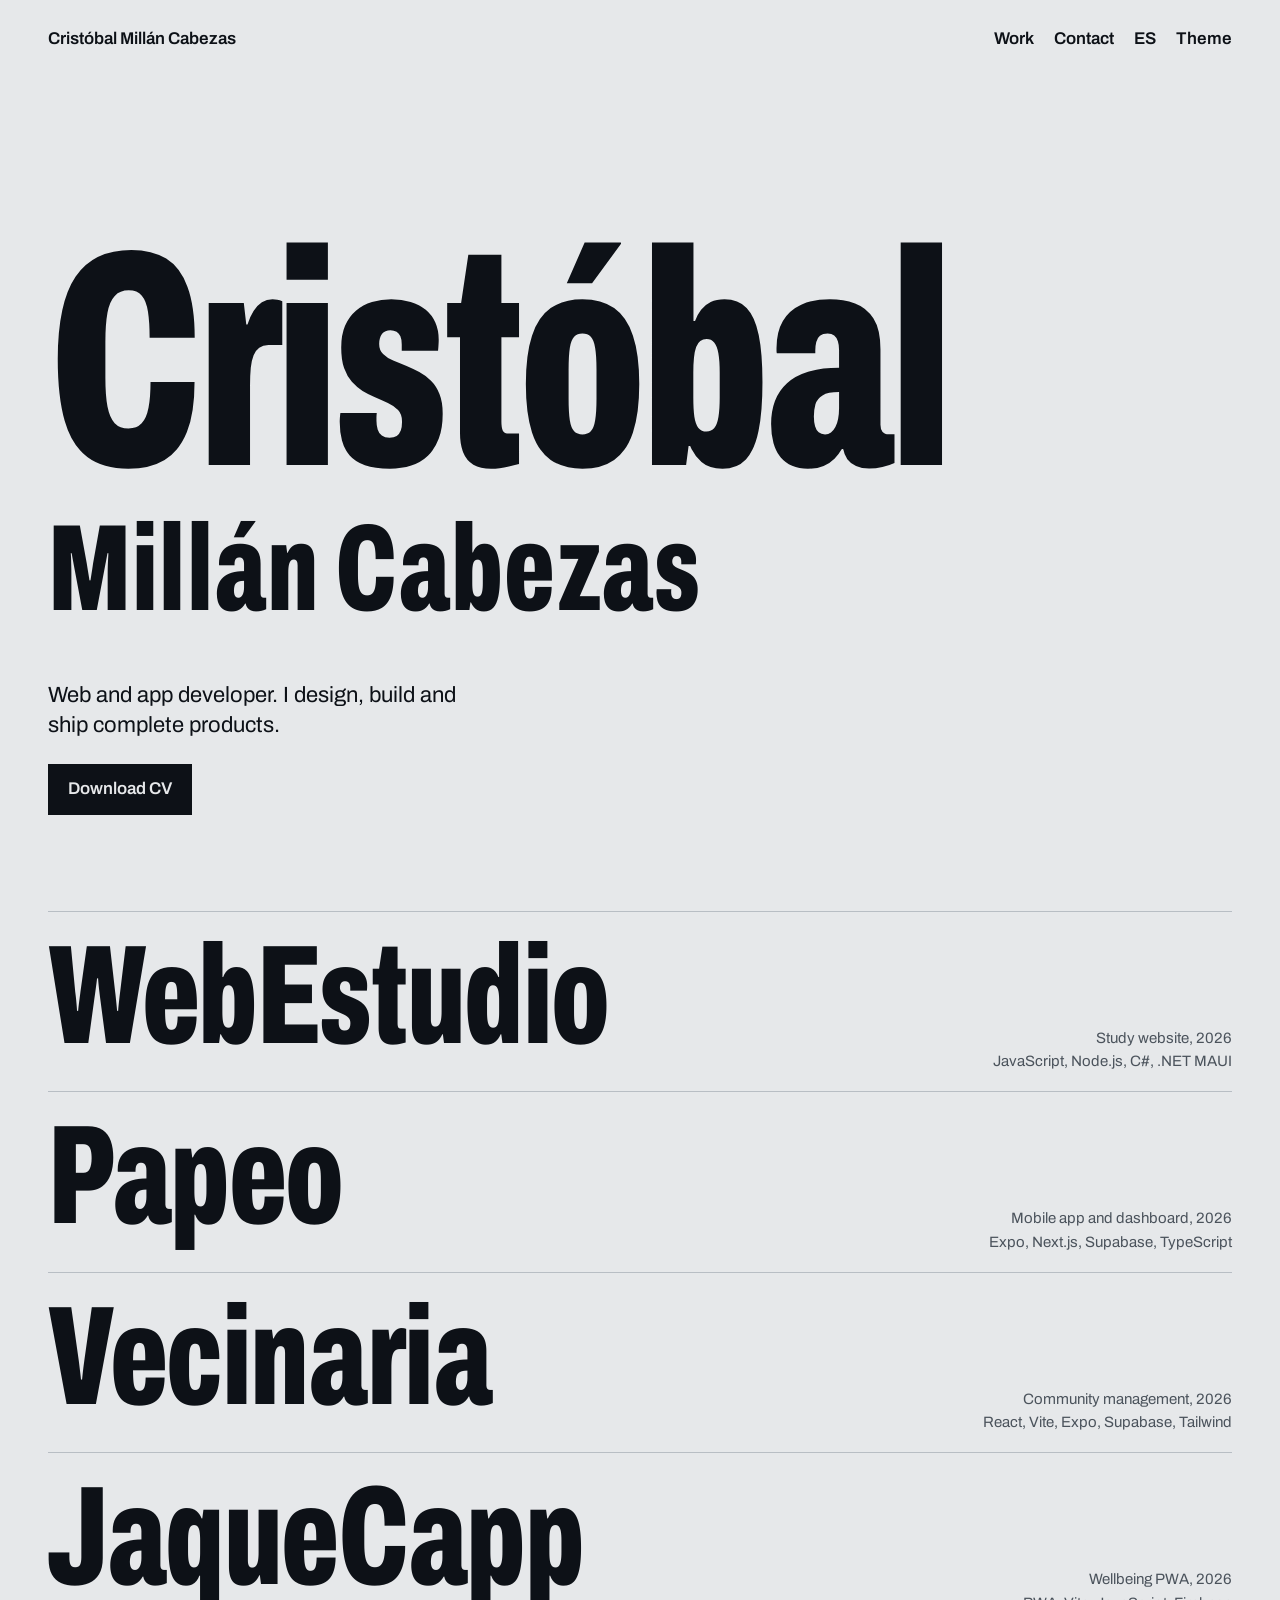
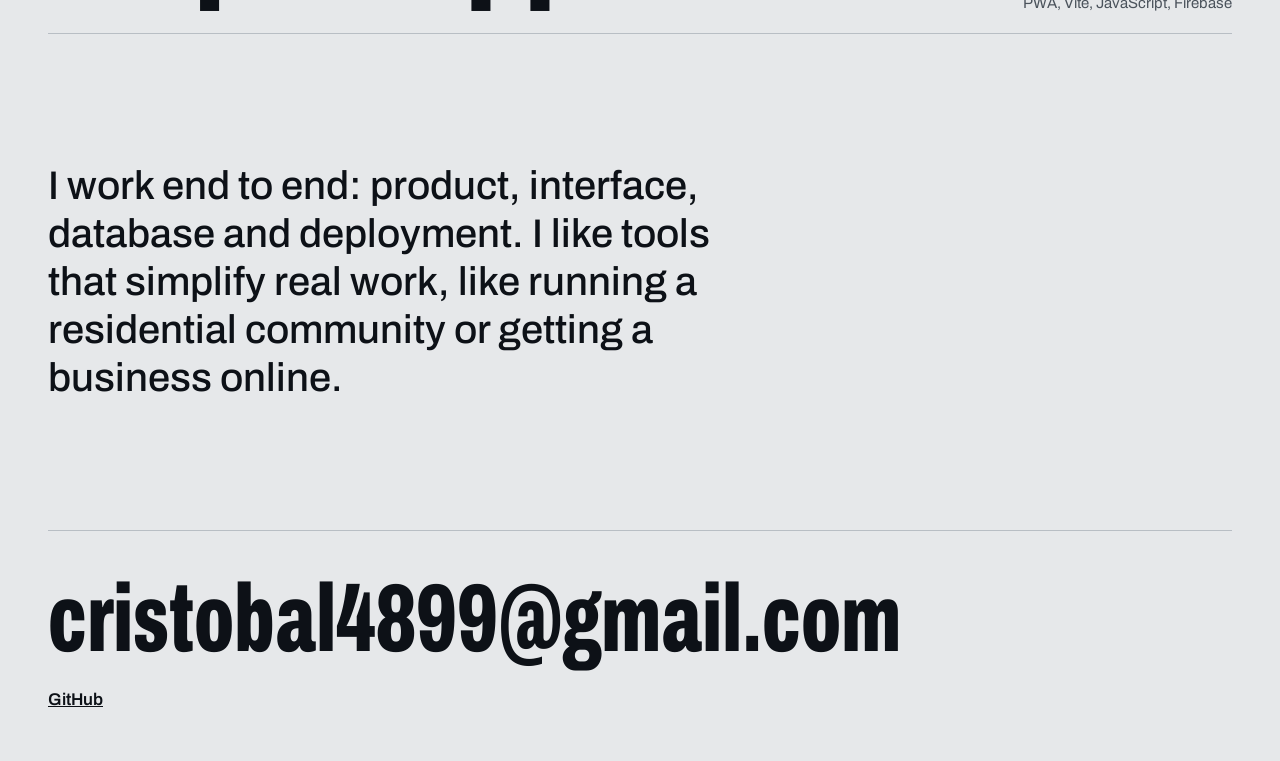
==== index.html @ fee96688 "Portfolio inicial Co-Authored-By: Claude Sonnet 5.5 <noreply@anthropic.com>" ====
<!doctype html>
<html lang="es">
<head>
  <meta charset="utf-8">
  <meta name="viewport" content="width=device-width, initial-scale=1, viewport-fit=cover">
  <title>Cristóbal Millán Cabezas — Portfolio</title>
  <meta name="description" content="Portfolio de Cristóbal Millán Cabezas: WebEstudio, Papeo, Vecinaria y JaqueCapp.">
  <meta property="og:title" content="Cristóbal Millán Cabezas — Portfolio">
  <meta property="og:description" content="Proyectos de desarrollo web y apps: WebEstudio, Papeo, Vecinaria, JaqueCapp.">
  <meta name="theme-color" content="#e6e8ea" media="(prefers-color-scheme: light)">
  <meta name="theme-color" content="#0d1117" media="(prefers-color-scheme: dark)">
  <link rel="icon" href="data:image/svg+xml,%3Csvg xmlns='http://www.w3.org/2000/svg' viewBox='0 0 32 32'%3E%3Crect width='32' height='32' fill='%231f3bff'/%3E%3C/svg%3E">
  <link rel="preconnect" href="https://fonts.googleapis.com">
  <link rel="preconnect" href="https://fonts.gstatic.com" crossorigin>
  <link rel="stylesheet" href="https://fonts.googleapis.com/css2?family=Archivo:wdth,wght@62..125,100..900&display=swap">
  <link rel="stylesheet" href="style.css">
</head>
<body>
  <header class="bar">
    <a class="bar-name" href="#top">Cristóbal Millán Cabezas</a>
    <nav class="bar-nav" aria-label="Principal">
      <a href="#proyectos" data-i18n="nav.work">Proyectos</a>
      <a href="#contacto" data-i18n="nav.contact">Contacto</a>
      <button type="button" id="lang" aria-label="Cambiar idioma">EN</button>
      <button type="button" id="theme" aria-label="Cambiar tema">Tema</button>
    </nav>
  </header>

  <main id="top">
    <section class="hero">
      <h1 class="hero-name"><span>Cristóbal</span> <span>Millán Cabezas</span></h1>
      <p class="hero-role" data-i18n="hero.role">Desarrollo web y apps. Diseño, construyo y publico productos completos.</p>
      <a class="btn" href="cv.pdf" data-i18n="hero.cv" download>Descargar CV</a>
    </section>

    <section id="proyectos" class="work" aria-labelledby="work-title">
      <h2 id="work-title" class="sr" data-i18n="work.title">Proyectos</h2>
      <ol class="rows" id="rows"></ol>
    </section>

    <section class="about">
      <p data-i18n="about.text">Trabajo de principio a fin: producto, interfaz, base de datos y despliegue. Me interesan las herramientas que simplifican trabajo real, como administrar una comunidad de vecinos o abrir un negocio en la web.</p>
    </section>
  </main>

  <footer id="contacto" class="foot">
    <a class="foot-mail" href="mailto:cristobal4899@gmail.com">cristobal4899@gmail.com</a>
    <p><a href="https://github.com/cris4899" rel="noopener">GitHub</a></p>
  </footer>

  <div class="peek" id="peek" aria-hidden="true"><img alt="" id="peek-img"></div>
  <script src="app.js"></script>
</body>
</html>
---- style.css ----
:root {
  --bg: #e6e8ea;
  --ink: #0d1117;
  --line: #b8bec4;
  --mute: #4b535c;
  --accent: #1f3bff;
  --ease: cubic-bezier(0.23, 1, 0.32, 1);
  --gutter: clamp(16px, 4vw, 48px);
}
:root[data-theme="dark"] {
  --bg: #0d1117; --ink: #e6e8ea; --line: #2c333b; --mute: #9aa3ad; --accent: #7d8fff;
}
@media (prefers-color-scheme: dark) {
  :root:not([data-theme="light"]) {
    --bg: #0d1117; --ink: #e6e8ea; --line: #2c333b; --mute: #9aa3ad; --accent: #7d8fff;
  }
}

* { box-sizing: border-box; margin: 0; -webkit-tap-highlight-color: transparent; }
html { scroll-behavior: smooth; }
body {
  background: var(--bg); color: var(--ink);
  font: 400 1.0625rem/1.55 "Archivo", system-ui, sans-serif;
  padding-inline: var(--gutter);
  -webkit-text-size-adjust: 100%;
}
a { color: inherit; }
:focus-visible { outline: 2px solid var(--accent); outline-offset: 3px; }
.sr { position: absolute; width: 1px; height: 1px; overflow: hidden; clip-path: inset(50%); }

.bar {
  display: flex; justify-content: space-between; align-items: center;
  padding-block: 20px; font-weight: 600;
}
.bar a { text-decoration: none; }
.bar-nav { display: flex; gap: 20px; align-items: center; }
.bar-nav a:hover, .bar-nav button:hover { color: var(--accent); }
button { font: inherit; color: inherit; background: none; border: 0; cursor: pointer; padding: 6px 0; }

.hero { padding-block: clamp(48px, 12vw, 160px) clamp(40px, 8vw, 96px); }
.hero-name {
  font-stretch: 62%; font-weight: 800; letter-spacing: -0.02em;
  font-size: clamp(5rem, 24vw, 22rem); line-height: 0.85;
  overflow: hidden; padding-bottom: 0.06em;
}
.hero-name span { display: block; animation: rise 900ms var(--ease) both; }
.hero-name span + span { font-size: 0.4em; letter-spacing: 0.01em; line-height: 1; padding-top: 0.12em; animation-delay: 120ms; }
@keyframes rise { from { transform: translateY(100%); } }
.hero-role { max-width: 34ch; margin-block: 32px 24px; font-size: 1.375rem; line-height: 1.35; }

.btn {
  display: inline-block; padding: 12px 20px; background: var(--ink); color: var(--bg);
  font-weight: 600; text-decoration: none;
  transition: transform 160ms var(--ease), background-color 160ms ease;
}
.btn:active { transform: scale(0.97); }
@media (hover: hover) { .btn:hover { background: var(--accent); color: #fff; } }

.rows { list-style: none; padding: 0; border-top: 1px solid var(--line); }
.row { border-bottom: 1px solid var(--line); }
.row-head {
  width: 100%; display: grid; grid-template-columns: 1fr auto; align-items: baseline;
  gap: 8px 24px; text-align: left; padding-block: 18px;
}
.row-name {
  font-stretch: 62%; font-weight: 800; letter-spacing: -0.01em;
  font-size: clamp(3rem, 11vw, 9rem); line-height: 0.95;
  transition: color 160ms ease;
}
.row-meta { color: var(--mute); font-size: 0.9375rem; text-align: right; max-width: 28ch; }
.row-head[aria-expanded="true"] .row-name { color: var(--accent); }
@media (hover: hover) { .row-head:hover .row-name { color: var(--accent); } }

.row-body { display: grid; grid-template-rows: 0fr; transition: grid-template-rows 240ms var(--ease); }
.row-body > div { overflow: hidden; }
.row-head[aria-expanded="true"] + .row-body { grid-template-rows: 1fr; }
.row-inner {
  display: grid; gap: 24px; padding-bottom: 32px;
  grid-template-columns: minmax(0, 1fr) minmax(0, 1.2fr);
}
.row-inner p { max-width: 52ch; }
.row-inner .links { display: flex; gap: 20px; margin-top: 16px; font-weight: 600; }
.row-inner .links a:hover { color: var(--accent); }
.row-inner img { width: 100%; aspect-ratio: 16 / 10; object-fit: cover; background: var(--line); display: block; }
.row-inner .shot-empty { aspect-ratio: 16 / 10; background: var(--line); }

.about { padding-block: clamp(56px, 10vw, 128px); }
.about p { font-size: clamp(1.5rem, 3.4vw, 2.5rem); line-height: 1.2; max-width: 30ch; font-weight: 500; }

.foot { border-top: 1px solid var(--line); padding-block: 40px calc(48px + env(safe-area-inset-bottom)); }
.foot-mail {
  font-stretch: 62%; font-weight: 800; font-size: clamp(2rem, 8vw, 6rem);
  line-height: 1; text-decoration: none; overflow-wrap: anywhere;
}
.foot-mail:hover { color: var(--accent); }
.foot p { margin-top: 20px; display: flex; gap: 24px; font-weight: 600; }

/* Vista previa que sigue al cursor, solo con puntero fino */
.peek {
  position: fixed; left: 0; top: 0; width: min(36vw, 480px); aspect-ratio: 16 / 10;
  pointer-events: none; z-index: 5; background: var(--line);
  clip-path: inset(0 100% 0 0); transition: clip-path 200ms var(--ease);
  will-change: transform;
}
.peek.on { clip-path: inset(0 0 0 0); }
.peek img { width: 100%; height: 100%; object-fit: cover; display: block; }
@media (hover: none), (pointer: coarse) { .peek { display: none; } }

@media (max-width: 720px) {
  .row-head { grid-template-columns: 1fr; }
  .row-meta { text-align: left; }
  .row-inner { grid-template-columns: 1fr; }
}
@media (prefers-reduced-motion: reduce) {
  .hero-name span { animation: none; }
  .row-body, .peek { transition: none; }
  html { scroll-behavior: auto; }
}
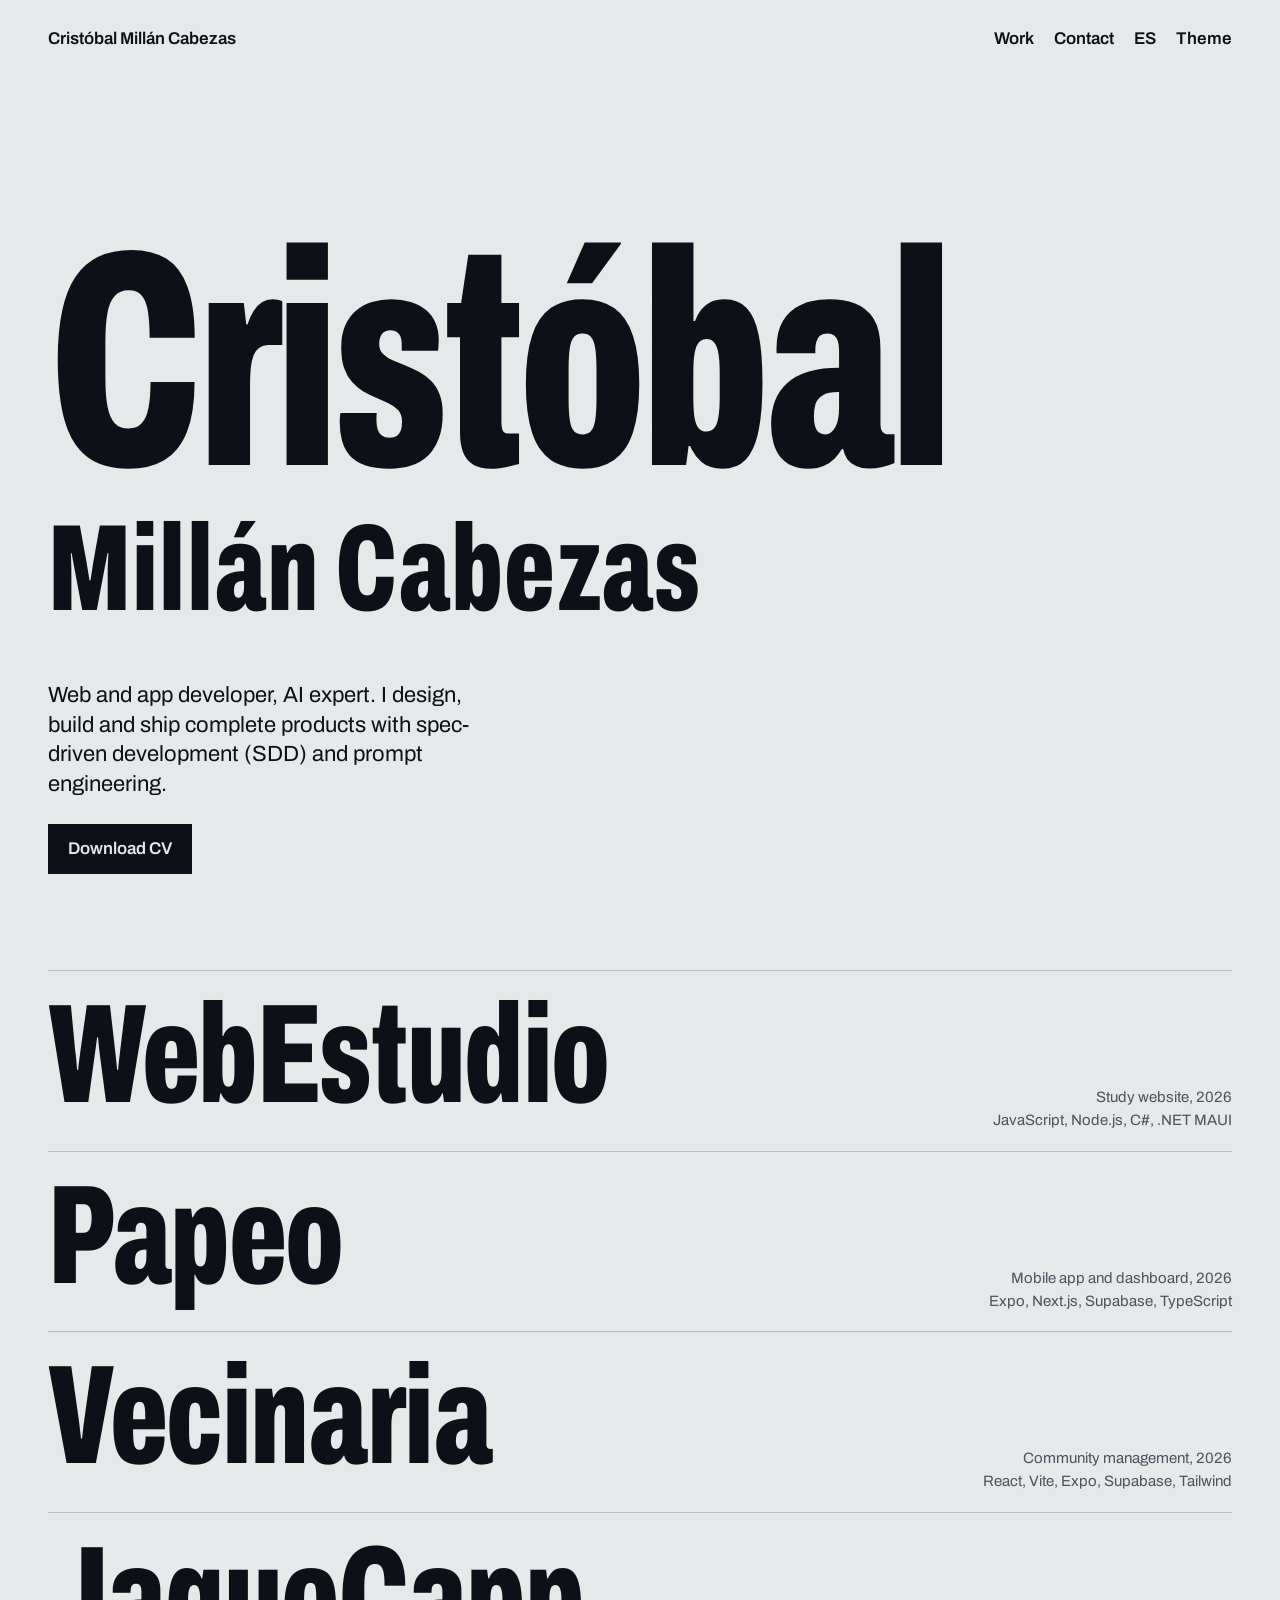
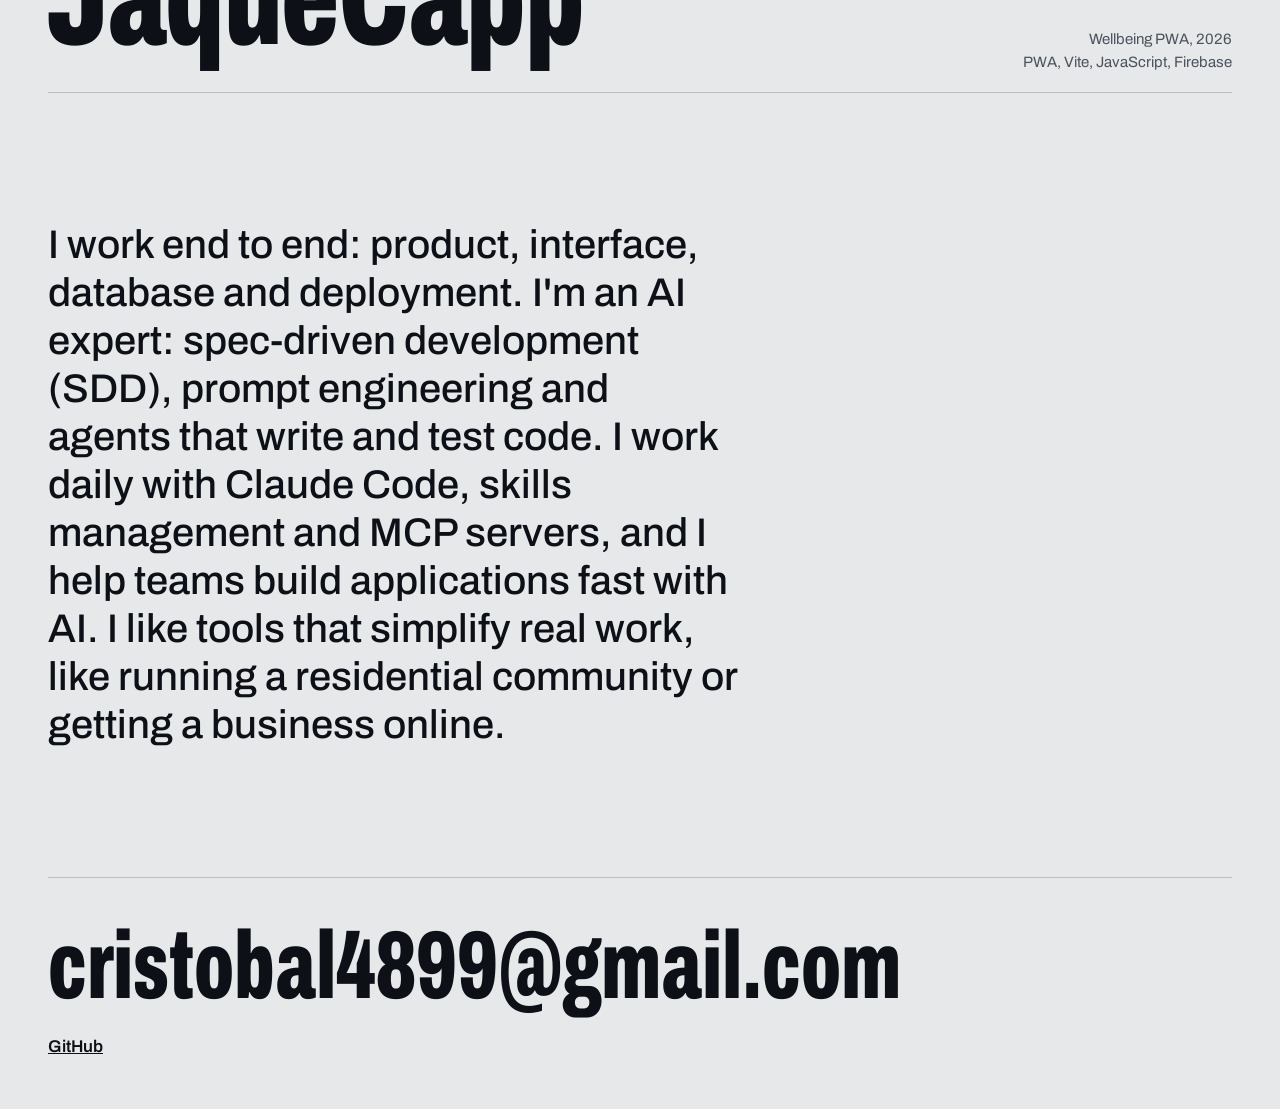
==== commit 28e39e1d: "Añadir experiencia en IA, SDD, prompts, Claude Code y MCP Co-Authored-By: Claude Sonnet 5.5 <noreply" ====
--- a/index.html
+++ b/index.html
@@ -29,7 +29,7 @@
   <main id="top">
     <section class="hero">
       <h1 class="hero-name"><span>Cristóbal</span> <span>Millán Cabezas</span></h1>
-      <p class="hero-role" data-i18n="hero.role">Desarrollo web y apps. Diseño, construyo y publico productos completos.</p>
+      <p class="hero-role" data-i18n="hero.role">Desarrollo web y apps, experto en IA. Diseño, construyo y publico productos completos con desarrollo guiado por especificaciones (SDD) e ingeniería de prompts.</p>
       <a class="btn" href="cv.pdf" data-i18n="hero.cv" download>Descargar CV</a>
     </section>
 
@@ -39,7 +39,7 @@
     </section>
 
     <section class="about">
-      <p data-i18n="about.text">Trabajo de principio a fin: producto, interfaz, base de datos y despliegue. Me interesan las herramientas que simplifican trabajo real, como administrar una comunidad de vecinos o abrir un negocio en la web.</p>
+      <p data-i18n="about.text">Trabajo de principio a fin: producto, interfaz, base de datos y despliegue. Soy experto en IA: desarrollo guiado por especificaciones (SDD), ingeniería de prompts y agentes que escriben y prueban código. Trabajo a diario con Claude Code, gestión de skills y servidores MCP, y ayudo a equipos a desarrollar aplicaciones de forma rápida con IA. Me interesan las herramientas que simplifican trabajo real, como administrar una comunidad de vecinos o abrir un negocio en la web.</p>
     </section>
   </main>
 
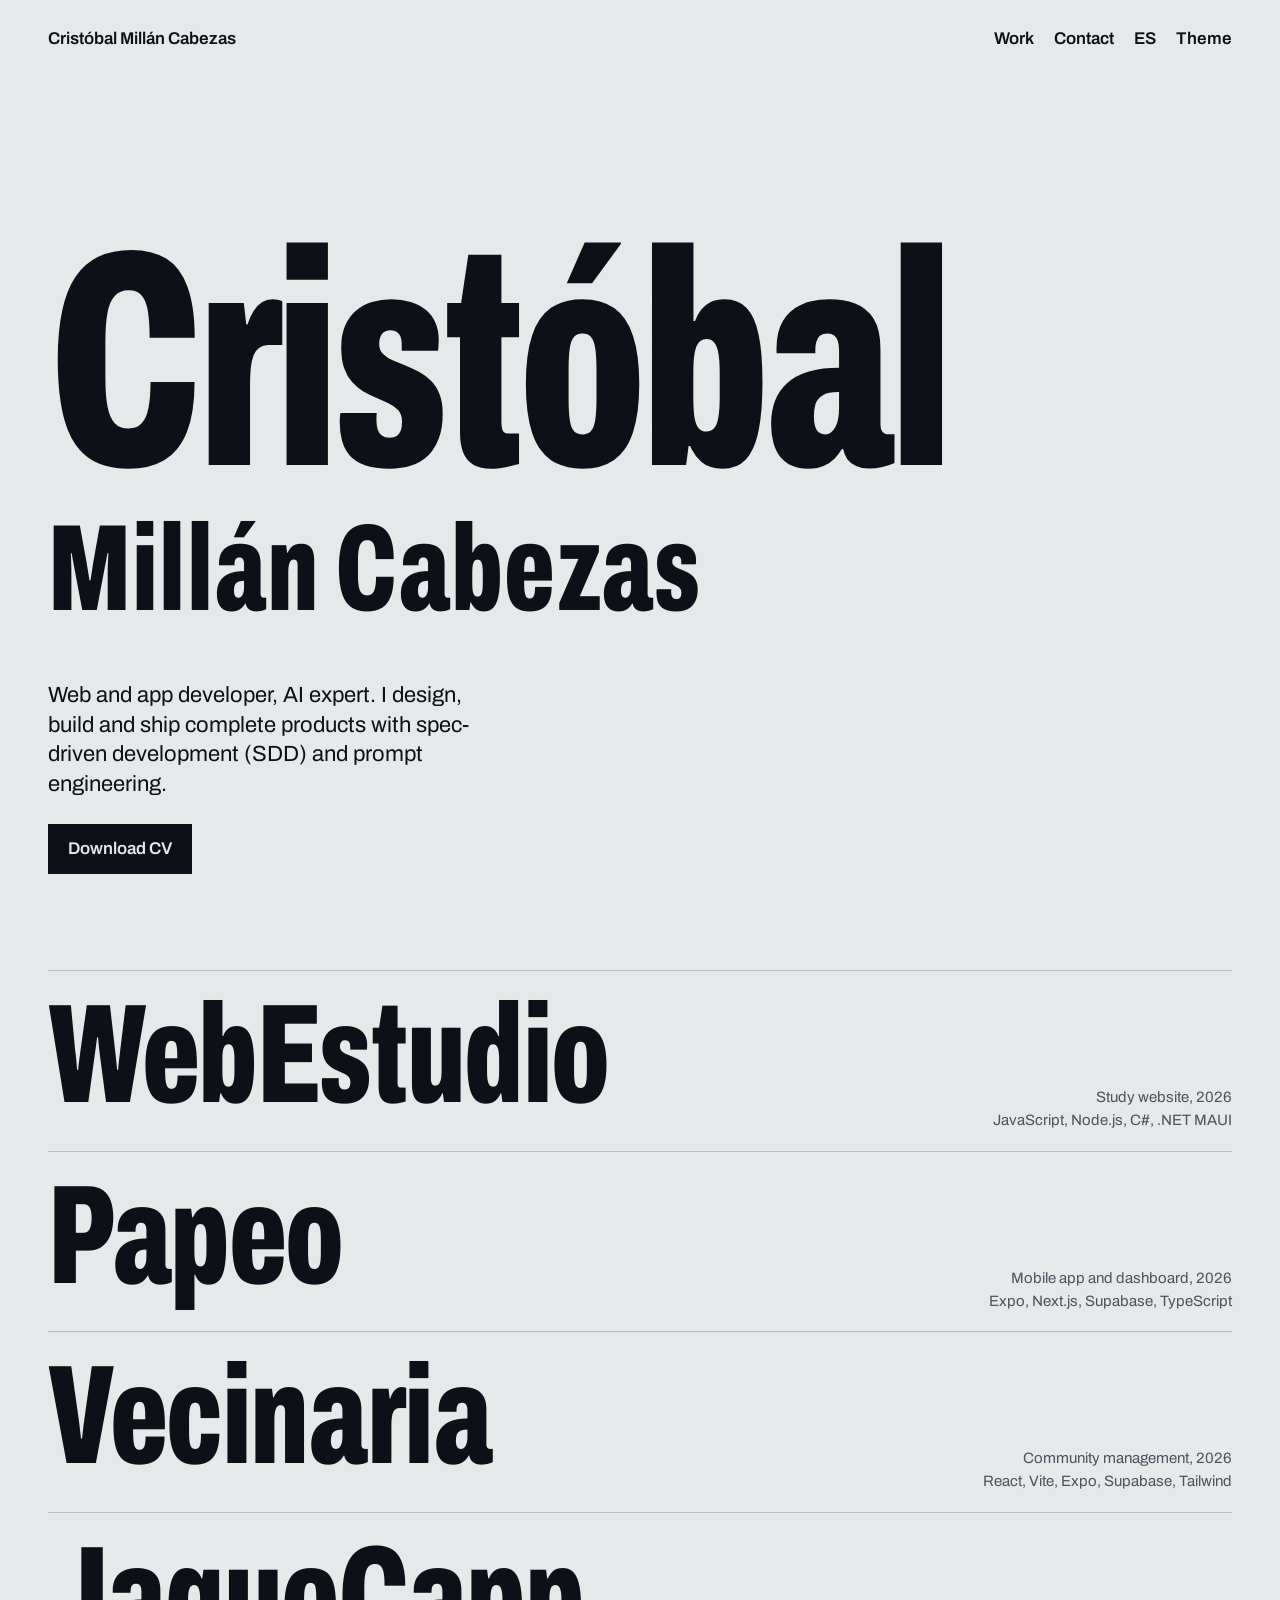
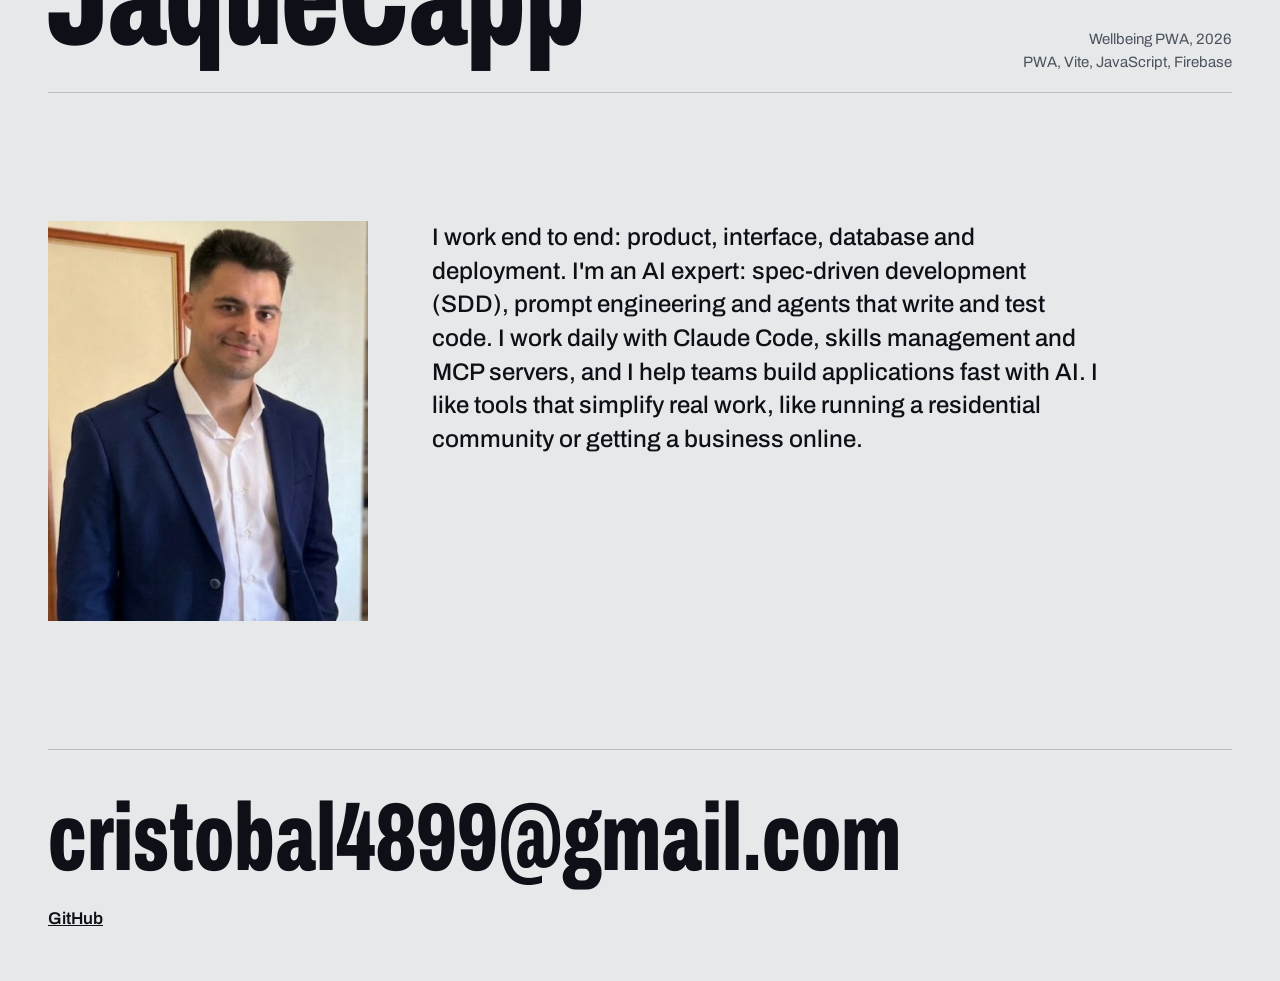
==== commit 765630b6: "Añadir foto en Sobre mí y en el CV Co-Authored-By: Claude Sonnet 5.5 <noreply@anthropic.com>" ====
--- a/index.html
+++ b/index.html
@@ -30,7 +30,7 @@
     <section class="hero">
       <h1 class="hero-name"><span>Cristóbal</span> <span>Millán Cabezas</span></h1>
       <p class="hero-role" data-i18n="hero.role">Desarrollo web y apps, experto en IA. Diseño, construyo y publico productos completos con desarrollo guiado por especificaciones (SDD) e ingeniería de prompts.</p>
-      <a class="btn" href="cv.pdf" data-i18n="hero.cv" download>Descargar CV</a>
+      <a class="btn" href="cv-es.pdf" data-i18n="hero.cv" download>Descargar CV</a>
     </section>
 
     <section id="proyectos" class="work" aria-labelledby="work-title">
@@ -39,6 +39,7 @@
     </section>
 
     <section class="about">
+      <img class="about-photo" src="img/foto.jpg" alt="Cristóbal Millán Cabezas" width="800" height="1000">
       <p data-i18n="about.text">Trabajo de principio a fin: producto, interfaz, base de datos y despliegue. Soy experto en IA: desarrollo guiado por especificaciones (SDD), ingeniería de prompts y agentes que escriben y prueban código. Trabajo a diario con Claude Code, gestión de skills y servidores MCP, y ayudo a equipos a desarrollar aplicaciones de forma rápida con IA. Me interesan las herramientas que simplifican trabajo real, como administrar una comunidad de vecinos o abrir un negocio en la web.</p>
     </section>
   </main>
--- a/style.css
+++ b/style.css
@@ -84,8 +84,9 @@
 .row-inner img { width: 100%; aspect-ratio: 16 / 10; object-fit: cover; background: var(--line); display: block; }
 .row-inner .shot-empty { aspect-ratio: 16 / 10; background: var(--line); }
 
-.about { padding-block: clamp(56px, 10vw, 128px); }
-.about p { font-size: clamp(1.5rem, 3.4vw, 2.5rem); line-height: 1.2; max-width: 30ch; font-weight: 500; }
+.about { padding-block: clamp(56px, 10vw, 128px); display: grid; grid-template-columns: minmax(0, 320px) minmax(0, 1fr); gap: clamp(24px, 5vw, 72px); align-items: start; }
+.about-photo { width: 100%; height: auto; display: block; background: var(--line); }
+.about p { font-size: clamp(1.125rem, 2vw, 1.5rem); line-height: 1.4; max-width: 48ch; font-weight: 500; }
 
 .foot { border-top: 1px solid var(--line); padding-block: 40px calc(48px + env(safe-area-inset-bottom)); }
 .foot-mail {
@@ -107,6 +108,8 @@
 @media (hover: none), (pointer: coarse) { .peek { display: none; } }
 
 @media (max-width: 720px) {
+  .about { grid-template-columns: 1fr; }
+  .about-photo { max-width: 260px; }
   .row-head { grid-template-columns: 1fr; }
   .row-meta { text-align: left; }
   .row-inner { grid-template-columns: 1fr; }
